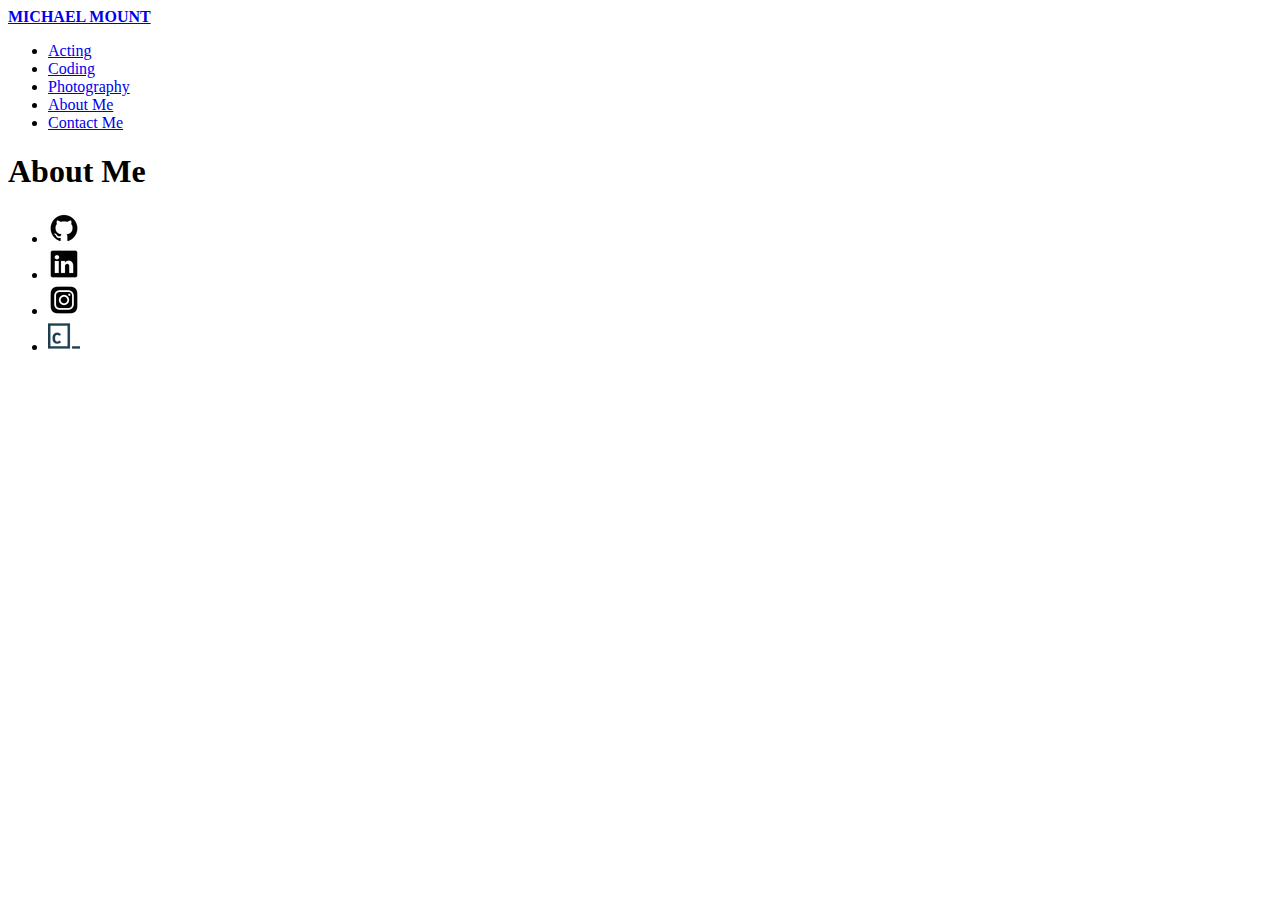
==== resources/html/about-me.html @ d9244108 "Moving old files" ====
<!DOCTYPE html>

<html>
    <head>
        <title>About Me</title>
    </head>

    <body>

            <header>
                <div class="desktop">
                    <div class="logo">
                        <a href="../../index.html"><!--logo.jpg">--><span><strong>MICHAEL MOUNT</strong></span></a>
                    </div>

                    <nav>
                        <ul>
                            <li>
                                <a href="../html/acting.html">Acting</a>
                            </li>
                            <li>
                                <a href="../html/coding.html">Coding</a>
                            </li>
                            <li>
                                <a href="../html/photography.html">Photography</a>
                            </li>
                            <li>
                                <a href="../html/about-me.html">About Me</a>
                            </li>
                            <li>
                                <a href="../html/contact-me.html">Contact Me</a>
                            </li>
                        </ul>
                    </nav>
                </div>

            </header>

            <h1> About Me</h1>
        

            <footer>
                <div class="social">
                    <ul>
                        <li>
                            <a href="https://github.com/MMount98"><img src="../images/github.png"></a>
                        </li>
                        <li>
                            <a href="https://www.linkedin.com/in/michael-mount-aaa8ba1aa/"><img src="../images/linkedin.png"></a>
                        </li>
                        <li>
                            <a href="https://www.instagram.com/mount.photos/"><img src="../images/instagram.png"></a>
                        </li>
                        <li>
                            <a href="https://www.codecademy.com/profiles/MMount98"><img src="../images/code-cademy.png"></a>
                        </li>
                    </ul>
                </div>
            </footer>
    </body>

    
</html>
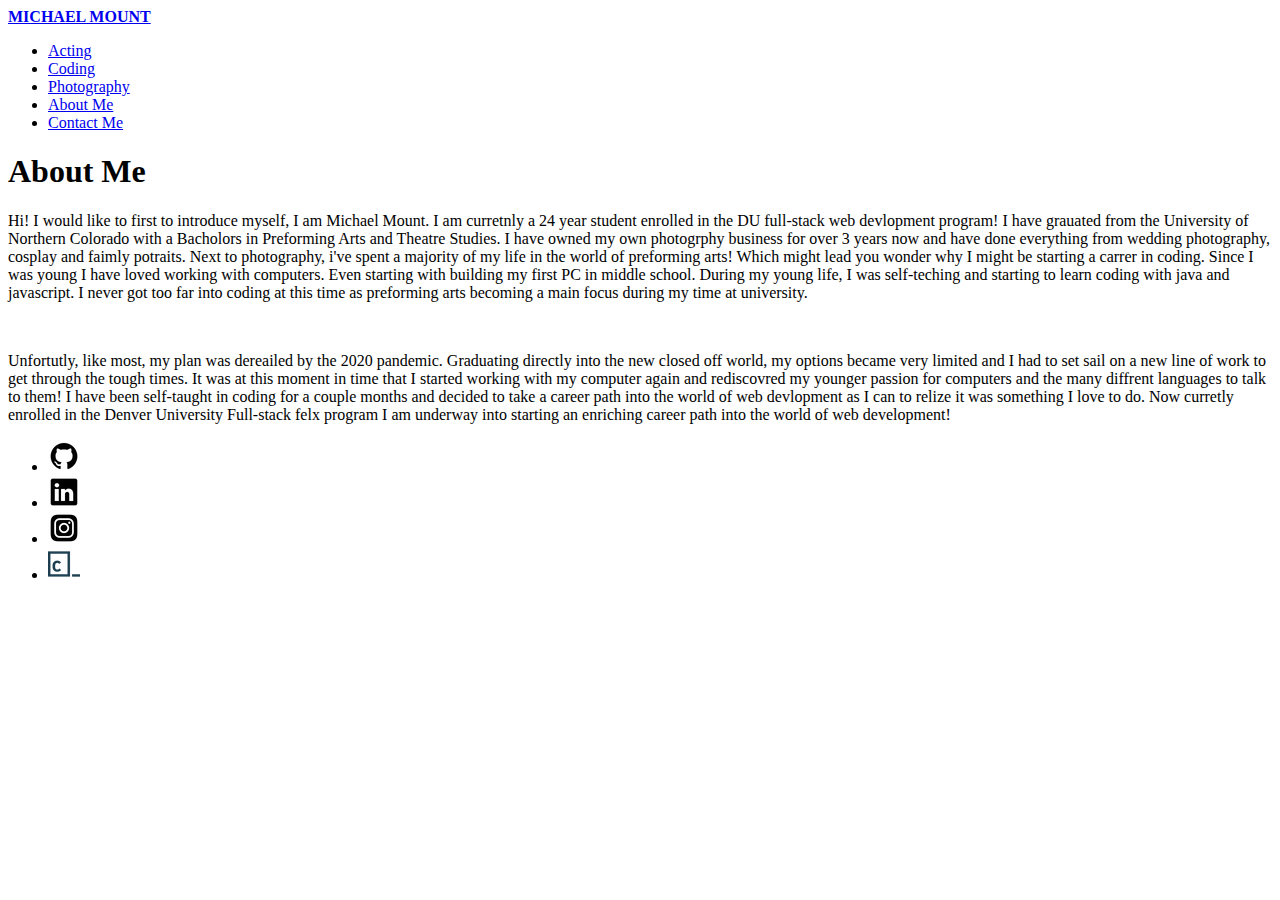
==== commit ad76f892: "Finished the About Me P" ====
--- a/resources/html/about-me.html
+++ b/resources/html/about-me.html
@@ -37,6 +37,23 @@
             </header>
 
             <h1> About Me</h1>
+            <p>Hi! I would like to first to introduce myself, I am Michael Mount. I am curretnly a 24 year student enrolled in the DU
+                full-stack web devlopment program! I have grauated from the University of Northern Colorado with a Bacholors in Preforming Arts
+                and Theatre Studies. I have owned my own photogrphy business for over 3 years now and have done everything from wedding photography,
+                cosplay and faimly potraits. Next to photography, i've spent a majority of my life in the world of preforming arts! Which might lead you
+                wonder why I might be starting a carrer in coding. Since I was young I have loved working with computers. Even starting with building my first PC 
+                in middle school. During my young life, I was self-teching and starting to learn coding with java and javascript. I never got too far into 
+                coding at this time as preforming arts becoming a main focus during my time at university. 
+            </p>
+            <br>
+            <p>
+                Unfortutly, like most, my plan was dereailed by the 2020 pandemic. Graduating directly into the new closed off world, my options became 
+                very limited and I had to set sail on a new line of work to get through the tough times. It was at this moment in time that I started working 
+                with my computer again and rediscovred my younger passion for computers and the many diffrent languages to talk to them! I have been self-taught 
+                in coding for a couple months and decided to take a career path into the world of web devlopment as I can to relize it was something I love to do.
+                Now curretly enrolled in the Denver University Full-stack felx program I am underway into starting an enriching career path into the world of 
+                web development!
+            </p>
         
 
             <footer>
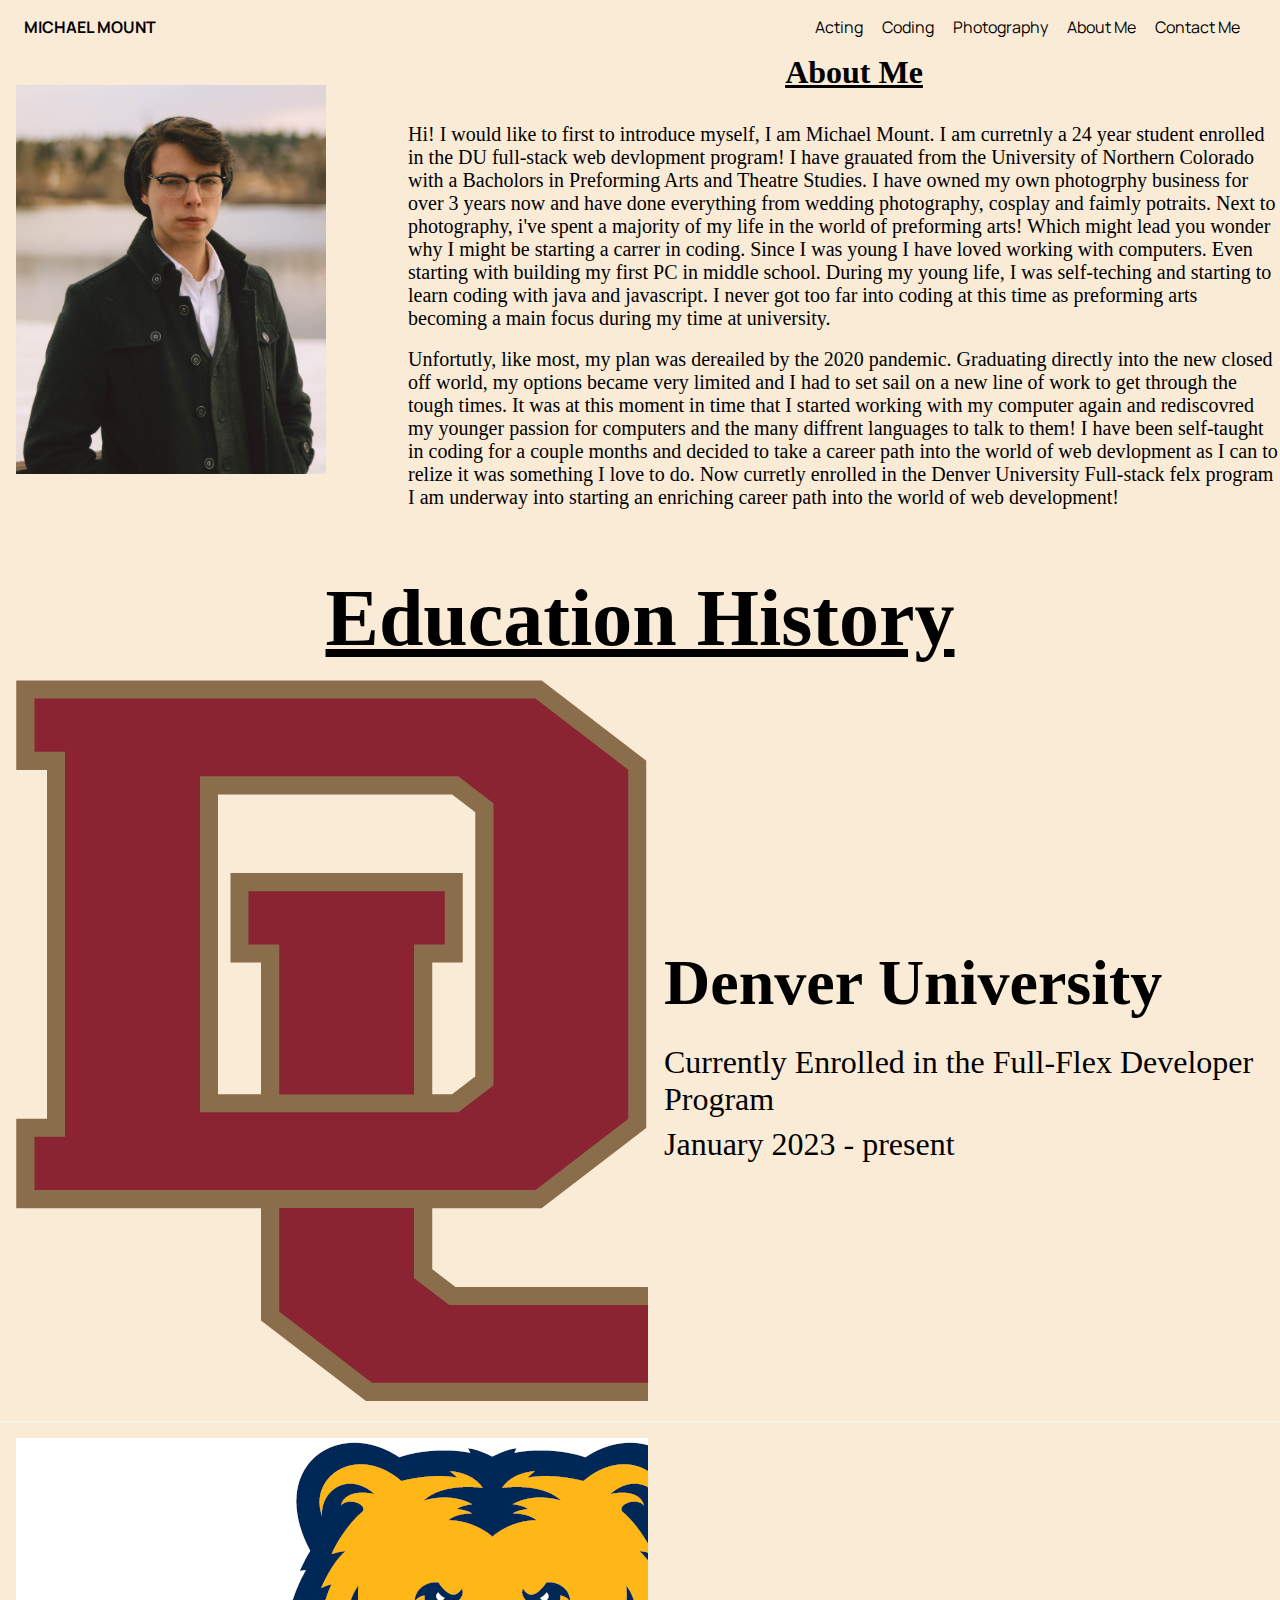
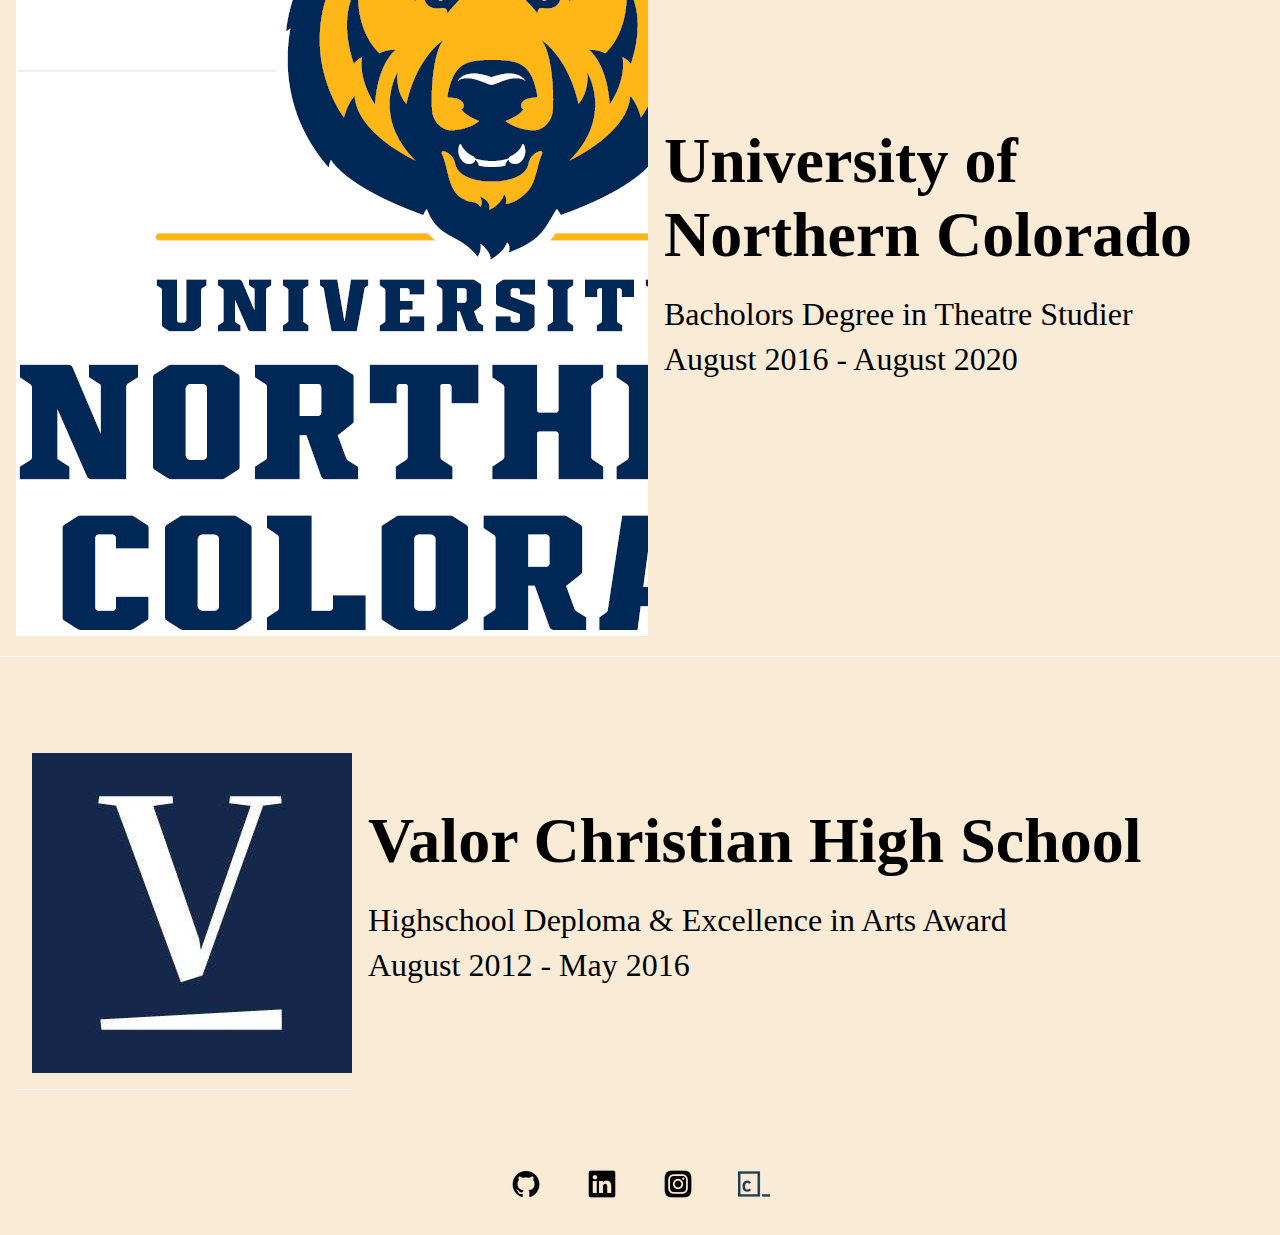
==== commit d7203b08: "Adding the Css-About Me" ====
--- a/resources/html/about-me.html
+++ b/resources/html/about-me.html
@@ -3,6 +3,7 @@
 <html>
     <head>
         <title>About Me</title>
+        <link rel="stylesheet" href="../css/about-me.css">
     </head>
 
     <body>
@@ -36,25 +37,65 @@
 
             </header>
 
-            <h1> About Me</h1>
-            <p>Hi! I would like to first to introduce myself, I am Michael Mount. I am curretnly a 24 year student enrolled in the DU
+            <!--Banner-->
+            
+            <div class="container" id="banner">
+                <div class="image"><img src="../images/about-me-img.jpg"></div>
+                    <div class="text">
+                        <h2> About Me</h2>
+                        <p>Hi! I would like to first to introduce myself, I am Michael Mount. I am curretnly a 24 year student enrolled in the DU
                 full-stack web devlopment program! I have grauated from the University of Northern Colorado with a Bacholors in Preforming Arts
                 and Theatre Studies. I have owned my own photogrphy business for over 3 years now and have done everything from wedding photography,
                 cosplay and faimly potraits. Next to photography, i've spent a majority of my life in the world of preforming arts! Which might lead you
                 wonder why I might be starting a carrer in coding. Since I was young I have loved working with computers. Even starting with building my first PC 
                 in middle school. During my young life, I was self-teching and starting to learn coding with java and javascript. I never got too far into 
                 coding at this time as preforming arts becoming a main focus during my time at university. 
-            </p>
-            <br>
-            <p>
+                        </p>
+                        <br>
+                        <p>
                 Unfortutly, like most, my plan was dereailed by the 2020 pandemic. Graduating directly into the new closed off world, my options became 
                 very limited and I had to set sail on a new line of work to get through the tough times. It was at this moment in time that I started working 
                 with my computer again and rediscovred my younger passion for computers and the many diffrent languages to talk to them! I have been self-taught 
                 in coding for a couple months and decided to take a career path into the world of web devlopment as I can to relize it was something I love to do.
                 Now curretly enrolled in the Denver University Full-stack felx program I am underway into starting an enriching career path into the world of 
                 web development!
-            </p>
-        
+                        </p>
+                    </div>
+            </div>
+
+
+            <!--Education-->
+
+            <div class="flex-container" id="Education-history">
+                <div class="main-content">
+                    <h2>Education History</h2>
+                    <div class="content-img-box">
+                        <div class="media-container"><img class="desktop" src="../images/denver-university-logo.png"></div>
+                        <div class="text-content">
+                            <h4>Denver University</h4>
+                            <p>Currently Enrolled in the Full-Flex Developer Program</p>
+                            <p>January 2023 - present</p>
+                        </div>
+                    </div>
+                    <div class="content-img-box">
+                        <div class="media-container"><img class="desktop" src="../images/Northern-Colorado.png"></div>
+                        <div class="text-content">
+                            <h4>University of Northern Colorado</h4>
+                            <p>Bacholors Degree in Theatre Studier</p>
+                            <p>August 2016 - August 2020</p>
+                        </div>
+                    </div>
+                    <div class="content-img-box">
+                    <div class="content-img-box"><img class="desktop" src="../images/valor-logo.jpeg"></div>
+                    <div class="text-content">
+                            <h4>Valor Christian High School</h4>
+                            <p>Highschool Deploma & Excellence in Arts Award</p>
+                            <p>August 2012 - May 2016</p>
+                    </div>
+                        </div>
+                    </div>
+                </div>
+            </div>
 
             <footer>
                 <div class="social">
--- a/resources/css/about-me.css
+++ b/resources/css/about-me.css
@@ -0,0 +1,157 @@
+@import url('https://fonts.googleapis.com/css2?family=Abril+Fatface&family=Manrope&family=Merriweather:ital@0;1&family=Work+Sans:wght@400;500;800&display=swap');
+
+*{
+    box-sizing: border-box;
+    margin: 0;
+    padding: 0;
+    background-color:antiquewhite;
+}
+
+li, a {
+    font-family: manrope, sans-serif;
+    font-weight: 500px;
+    font-size: 16px;
+    color: black;
+    text-decoration: none;
+}
+
+/*header and nav bar*/
+
+header{
+    padding: 1rem 1.5rem;
+    
+    
+}
+header .desktop {
+    display: flex;
+    align-items: center;
+    
+    
+    
+}
+header .logo {
+    flex-grow:1;
+    display: flex;
+    align-items: center;
+    
+}
+
+header .logo img {
+    margin-right: .5rem;
+    
+}
+
+header li {
+    display: inline;
+    padding-right: 1rem;
+    
+}
+
+header li:last-child {
+    padding-left: 0;
+    
+}
+
+/*Banner*/
+
+.container {
+    display:flex;
+    align-items: center;
+    justify-content: center;
+    padding-bottom: 2rem;
+}
+
+.image img {
+    max-width: 80%;
+    max-height:80%;
+    padding-left: 1rem;
+    
+}
+
+.text h2 {
+    font-size:2rem;
+    padding-left:1.25rem;
+    padding-bottom: 2rem;
+    text-decoration: underline;
+    text-align: center;
+}
+
+.text p {
+    font-size: 1.25rem;
+    padding-left:1.25;
+}
+
+/*Education History*/
+
+.content-img-box {
+    display: flex;
+    flex: wrap;
+    padding: 1rem 0 1rem 1rem;
+    border-bottom: 1px solid rgb(245, 245, 245);
+  }
+  
+  .main-content h2 {
+    font-size: 5rem;
+    text-align: center;
+    padding-top: 2rem;
+    text-decoration: underline;
+  }
+  
+  .content-img-box:first-child {
+    padding-top: 5rem;
+  }
+  
+  .content-img-box:last-child {
+    padding-bottom: 3rem;
+    border-bottom: none;
+  }
+  
+  .content-img-box .media-container {
+    width: 50%;
+    height:50%;
+  }
+  
+  .content-img-box .text-content {
+    display: flex;
+    flex-direction: column;
+    justify-content: center;
+    padding: 0 0.75rem 0 1rem;
+  }
+  
+  .text-content h4 {
+    padding-bottom: .5rem;
+    font-size: 5.5rem;
+    font-weight: bold;
+  }
+  
+  .content-img-box p {
+    padding-bottom: .5rem;
+    font-size: 2rem;
+  }
+
+  #Education-history .main-content h4 {
+    padding-top: 2rem;
+    padding-bottom: 1.5rem;
+    font-size: 4rem;
+  }
+  
+  #Education-history .main-content {
+    justify-content: space-between;
+  }
+
+/* Footer */
+
+.social {
+    display: flex;
+    justify-content: center;
+    align-items: center;
+    padding: 30px 20%;
+    
+}
+
+.social li {
+    display: inline-block;
+    padding: 0 20px;
+    align-items: flex-end;
+    
+}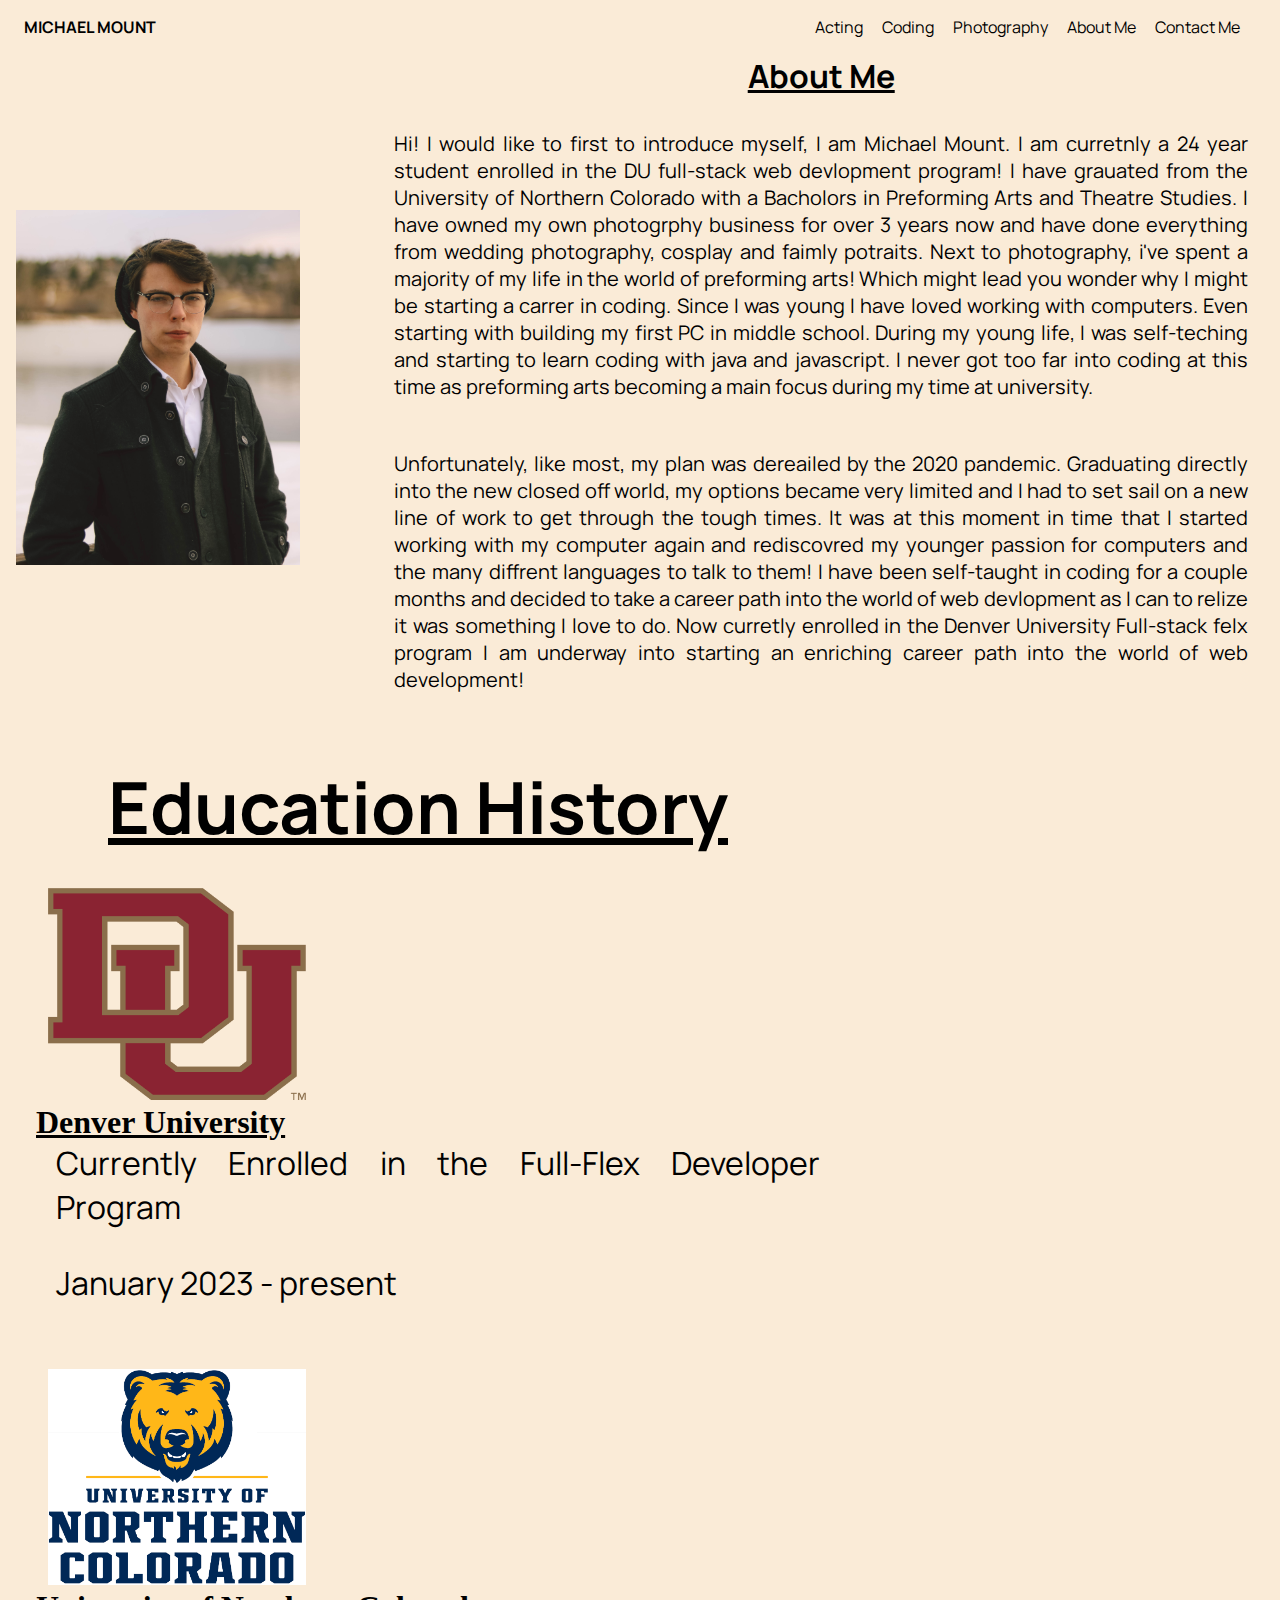
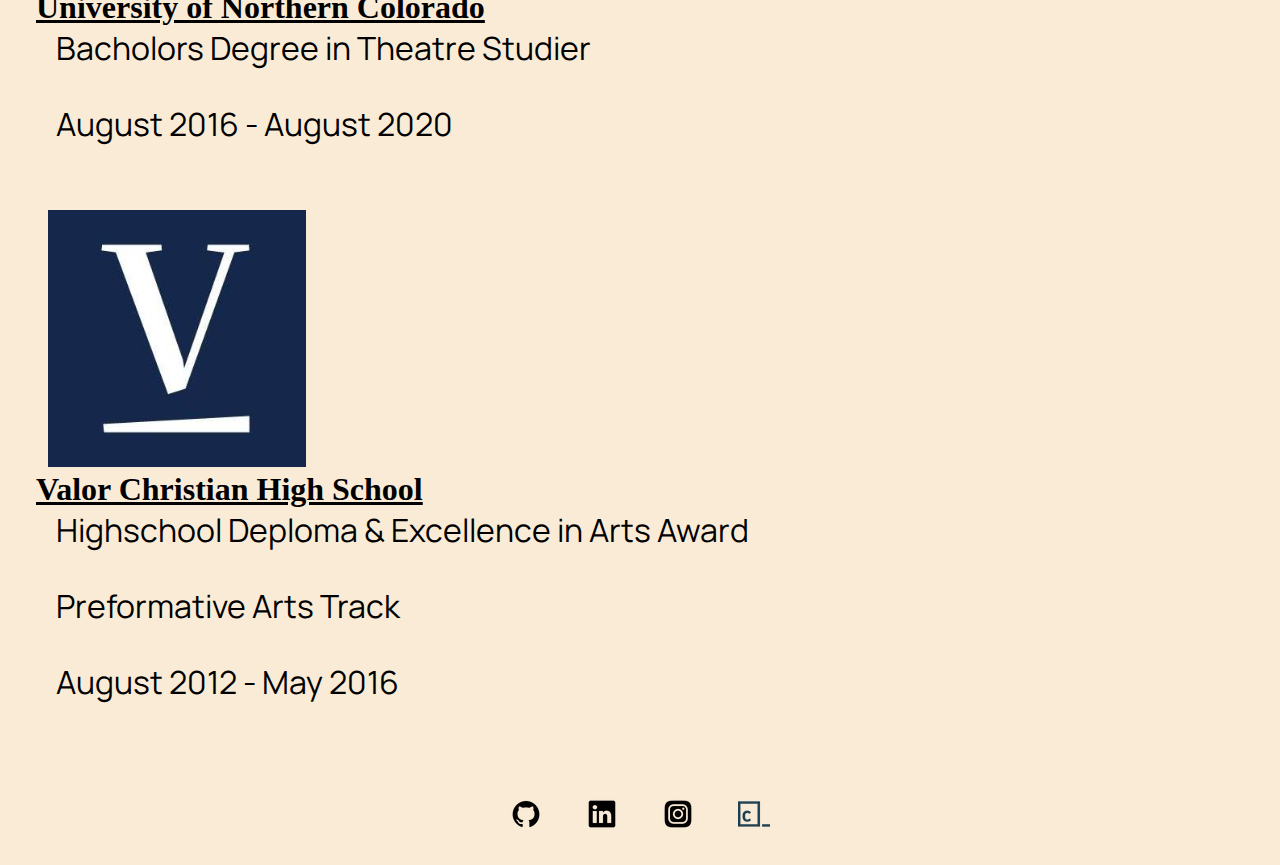
==== commit 604fbc88: "Fixed the Education History" ====
--- a/resources/html/about-me.html
+++ b/resources/html/about-me.html
@@ -53,7 +53,7 @@
                         </p>
                         <br>
                         <p>
-                Unfortutly, like most, my plan was dereailed by the 2020 pandemic. Graduating directly into the new closed off world, my options became 
+                Unfortunately, like most, my plan was dereailed by the 2020 pandemic. Graduating directly into the new closed off world, my options became 
                 very limited and I had to set sail on a new line of work to get through the tough times. It was at this moment in time that I started working 
                 with my computer again and rediscovred my younger passion for computers and the many diffrent languages to talk to them! I have been self-taught 
                 in coding for a couple months and decided to take a career path into the world of web devlopment as I can to relize it was something I love to do.
@@ -86,16 +86,17 @@
                         </div>
                     </div>
                     <div class="content-img-box">
-                    <div class="content-img-box"><img class="desktop" src="../images/valor-logo.jpeg"></div>
+                    <div class="media-container"><img class="desktop" src="../images/valor-logo.jpeg"></div>
                     <div class="text-content">
                             <h4>Valor Christian High School</h4>
                             <p>Highschool Deploma & Excellence in Arts Award</p>
+                            <p>Preformative Arts Track</p>
                             <p>August 2012 - May 2016</p>
                     </div>
                         </div>
                     </div>
                 </div>
-            </div>
+            
 
             <footer>
                 <div class="social">
--- a/resources/css/about-me.css
+++ b/resources/css/about-me.css
@@ -7,7 +7,7 @@
     background-color:antiquewhite;
 }
 
-li, a {
+li, a, h2, p {
     font-family: manrope, sans-serif;
     font-weight: 500px;
     font-size: 16px;
@@ -65,12 +65,14 @@
     max-width: 80%;
     max-height:80%;
     padding-left: 1rem;
+    border: 3rem;
     
 }
 
 .text h2 {
     font-size:2rem;
     padding-left:1.25rem;
+    padding-right:2rem;
     padding-bottom: 2rem;
     text-decoration: underline;
     text-align: center;
@@ -79,65 +81,42 @@
 .text p {
     font-size: 1.25rem;
     padding-left:1.25;
+    padding-right:2rem;
 }
 
 /*Education History*/
+.main-content {
+  display: flex;
+  flex-direction: column;
+  justify-content: center;
+  width: 65%;
+  padding: 0 0.75rem 0 1rem;
+}
 
-.content-img-box {
-    display: flex;
-    flex: wrap;
-    padding: 1rem 0 1rem 1rem;
-    border-bottom: 1px solid rgb(245, 245, 245);
-  }
-  
-  .main-content h2 {
-    font-size: 5rem;
-    text-align: center;
-    padding-top: 2rem;
-    text-decoration: underline;
-  }
-  
-  .content-img-box:first-child {
-    padding-top: 5rem;
-  }
-  
-  .content-img-box:last-child {
-    padding-bottom: 3rem;
-    border-bottom: none;
-  }
-  
-  .content-img-box .media-container {
-    width: 50%;
-    height:50%;
-  }
-  
-  .content-img-box .text-content {
-    display: flex;
-    flex-direction: column;
-    justify-content: center;
-    padding: 0 0.75rem 0 1rem;
-  }
-  
-  .text-content h4 {
-    padding-bottom: .5rem;
-    font-size: 5.5rem;
-    font-weight: bold;
-  }
-  
-  .content-img-box p {
-    padding-bottom: .5rem;
-    font-size: 2rem;
-  }
+.main-content h2 {
+  font-size: 4.5rem;
+  font-weight: bold;
+  text-align: center;
+  text-decoration: underline;
+  padding-bottom: 2rem;
+}
 
-  #Education-history .main-content h4 {
-    padding-top: 2rem;
-    padding-bottom: 1.5rem;
-    font-size: 4rem;
-  }
-  
-  #Education-history .main-content {
-    justify-content: space-between;
-  }
+.content-img-box img {
+  max-width: 40%;
+  padding-right: 2rem;
+  padding-left: 2rem;
+}
+
+.text-content, p {
+  font-size:2rem;
+  padding-left:1.25rem;
+  padding-bottom: 2rem;
+  text-align: justify;
+}
+
+.text-content h4 {
+  text-decoration: underline;
+}
 
 /* Footer */
 
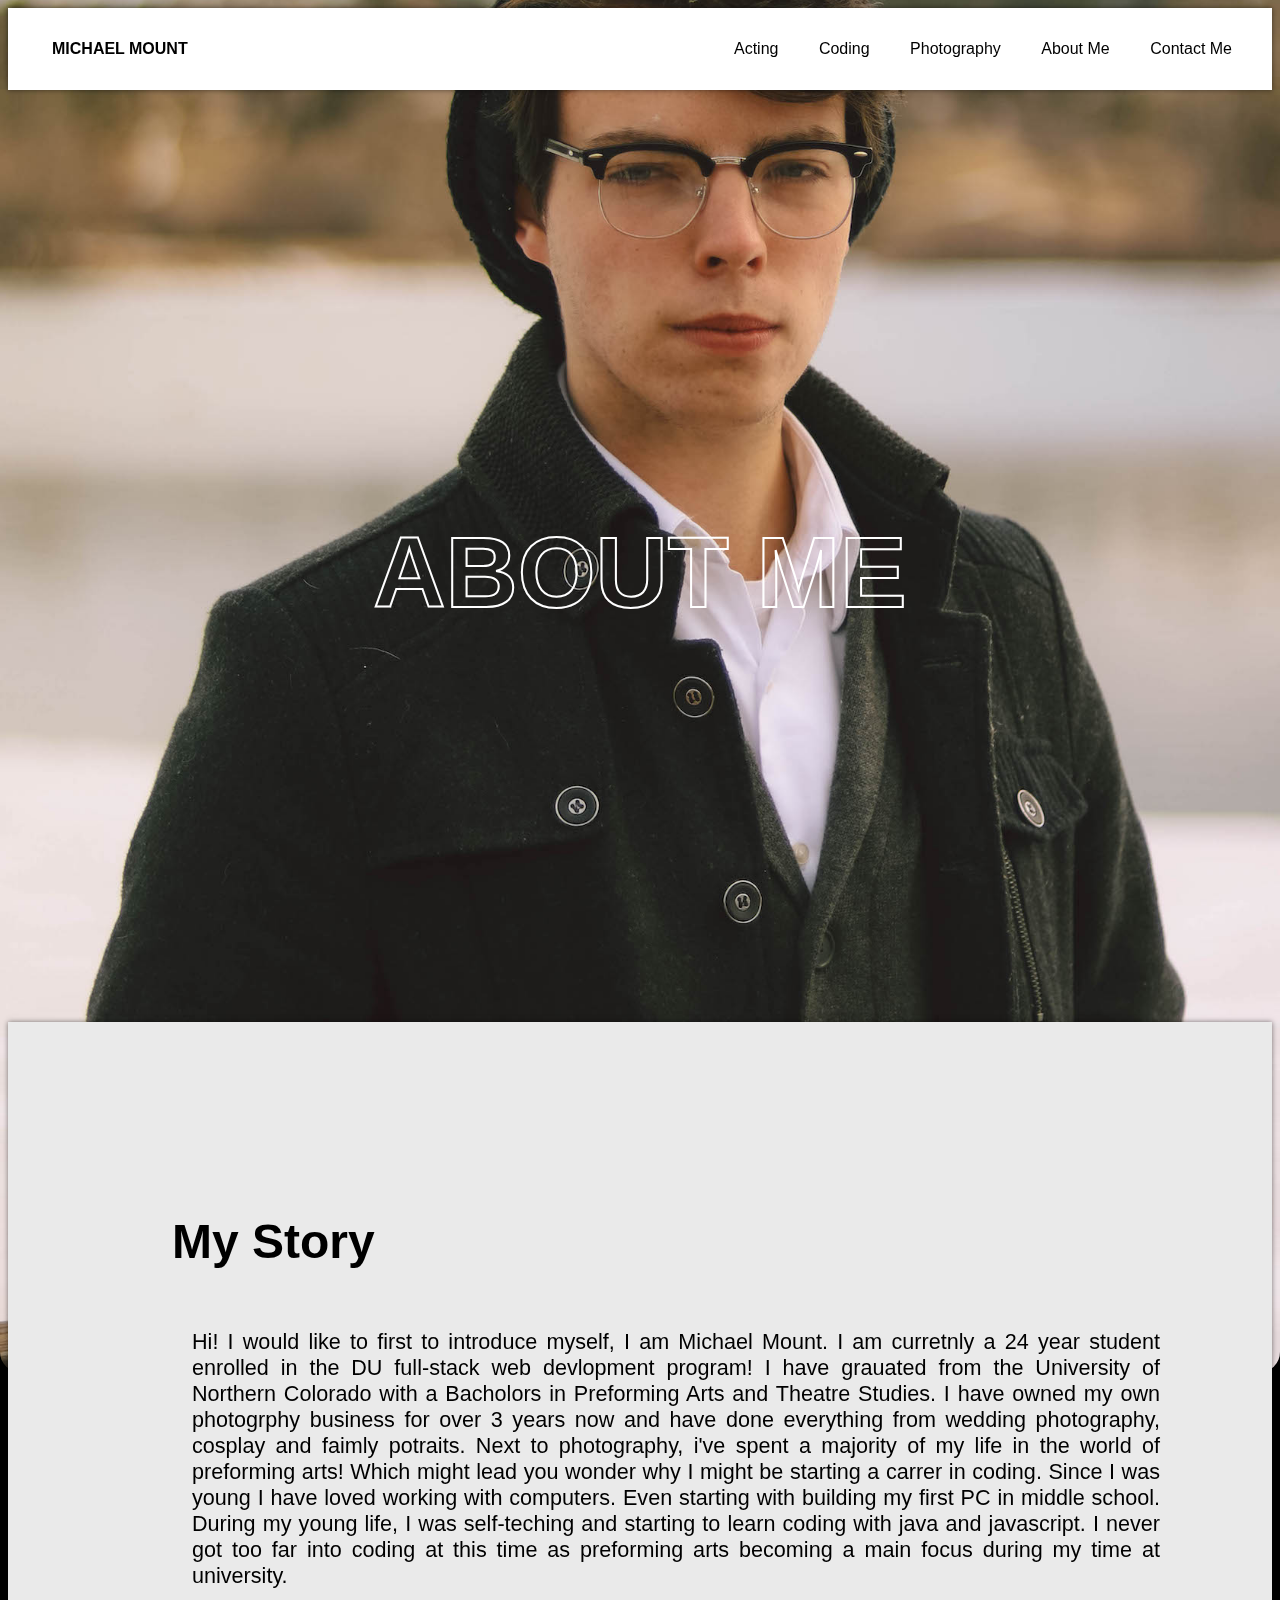
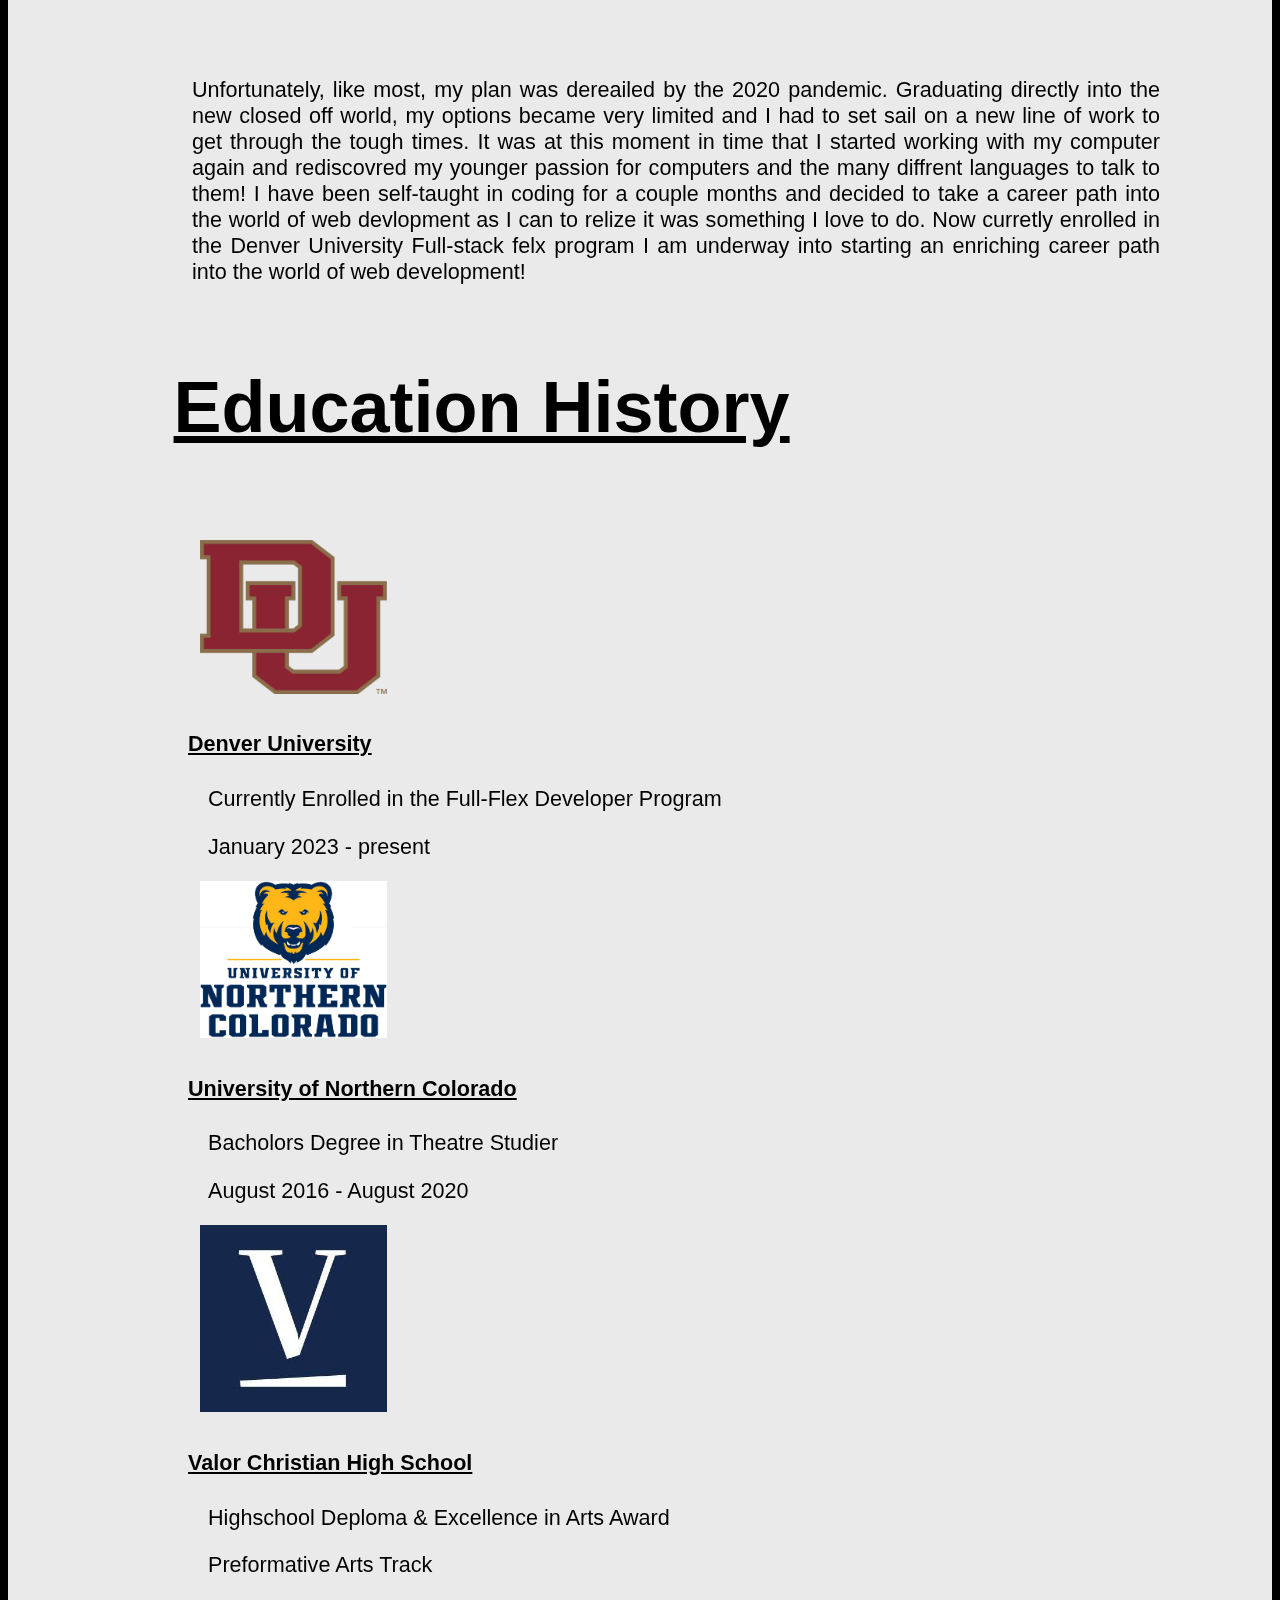
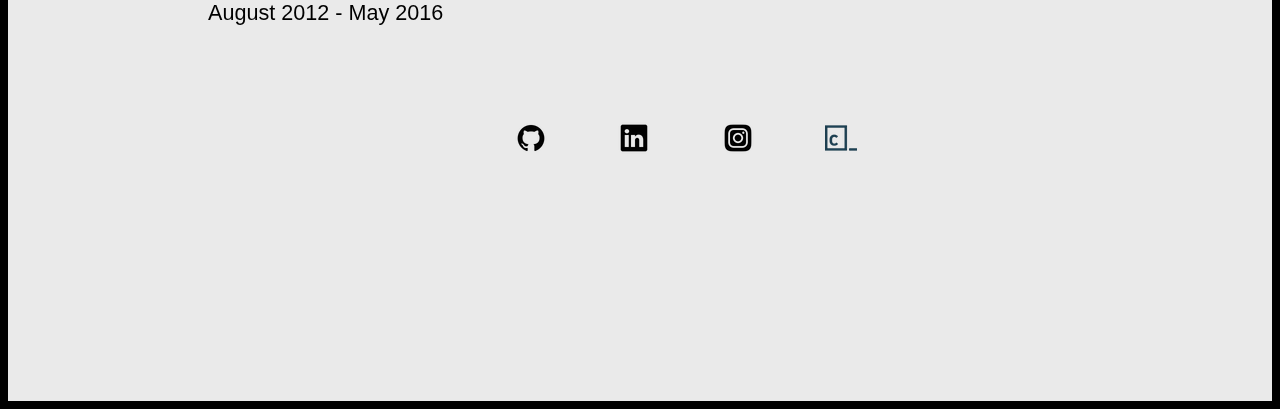
==== commit 65d0115d: "Testing New Design" ====
--- a/resources/html/about-me.html
+++ b/resources/html/about-me.html
@@ -37,13 +37,21 @@
 
             </header>
 
-            <!--Banner-->
-            
-            <div class="container" id="banner">
-                <div class="image"><img src="../images/about-me-img.jpg"></div>
-                    <div class="text">
-                        <h2> About Me</h2>
-                        <p>Hi! I would like to first to introduce myself, I am Michael Mount. I am curretnly a 24 year student enrolled in the DU
+    <!--Banner-->
+
+    <div class="banner">
+        <div class="banner__title" aria-hidden="true">About Me</div>
+        <img class="banner__image" src="../images/about-me-img.jpg">
+        <h1 class="banner__title banner__stroked-title">About Me</h1>
+        </div>
+      <!--Banner text-->
+    
+        <div class="content" id="banner">
+            <div class="text-container">
+                <div class="text">
+                    <h2>My Story</h2>
+                    <p>
+                    Hi! I would like to first to introduce myself, I am Michael Mount. I am curretnly a 24 year student enrolled in the DU
                 full-stack web devlopment program! I have grauated from the University of Northern Colorado with a Bacholors in Preforming Arts
                 and Theatre Studies. I have owned my own photogrphy business for over 3 years now and have done everything from wedding photography,
                 cosplay and faimly potraits. Next to photography, i've spent a majority of my life in the world of preforming arts! Which might lead you
@@ -60,9 +68,7 @@
                 Now curretly enrolled in the Denver University Full-stack felx program I am underway into starting an enriching career path into the world of 
                 web development!
                         </p>
-                    </div>
-            </div>
-
+                </div>
 
             <!--Education-->
 
--- a/resources/css/about-me.css
+++ b/resources/css/about-me.css
@@ -1,87 +1,113 @@
-@import url('https://fonts.googleapis.com/css2?family=Abril+Fatface&family=Manrope&family=Merriweather:ital@0;1&family=Work+Sans:wght@400;500;800&display=swap');
+/*Unversal Rules*/
 
-*{
+body {
+    background-color: #000;
+    font-family: Arial;
+  }
+  
+  * {
     box-sizing: border-box;
-    margin: 0;
-    padding: 0;
-    background-color:antiquewhite;
+  }
+
+/*Header and Nav*/
+
+  header{
+    background-color: white;
+    padding: 1rem 1.5rem;
+    box-shadow: 0 0 .32rem rgba(0, 0, 0, 0.5);
+    margin-bottom: 2rem;
 }
 
-li, a, h2, p {
-    font-family: manrope, sans-serif;
-    font-weight: 500px;
-    font-size: 16px;
-    color: black;
-    text-decoration: none;
-}
-
-/*header and nav bar*/
-
-header{
-    padding: 1rem 1.5rem;
-    
-    
-}
 header .desktop {
     display: flex;
     align-items: center;
-    
-    
-    
 }
 header .logo {
     flex-grow:1;
     display: flex;
     align-items: center;
-    
 }
 
 header .logo img {
     margin-right: .5rem;
-    
 }
 
 header li {
     display: inline;
     padding-right: 1rem;
-    
 }
 
 header li:last-child {
     padding-left: 0;
-    
+}
+
+header li,
+header a {
+    text-decoration: none;
+    color: #000;
 }
 
 /*Banner*/
 
-.container {
+.banner {
+    align-items: center;
+    display: flex;
+    height: 100vh;
+    position: relative;
+    justify-content: center;
+    z-index: -1;
+  }
+  
+  .banner__title {
+    color: #fff;
+    font-size: 100px;
+    font-weight: 700;
+    padding: 0 20px;
+    position: absolute;
+    text-align: center;
+    text-transform: uppercase;
+  }
+  
+  .banner__stroked-title {
+    color: transparent;
+    -webkit-text-stroke: 2px white;
+    text-stroke: 2px white;
+  }
+  
+  .banner__image {
+    border-radius: 20px;
+    position: fixed;
+    width: 100%;
+  }
+
+/*Text Content*/
+
+  .content {
     display:flex;
     align-items: center;
     justify-content: center;
-    padding-bottom: 2rem;
+    padding: 2rem 0;
+    background-color: #eaeaea;
+    font-size: 40px;
+    padding: 120px 80px;
+    height: 100%;
+    box-shadow: 0 0 .32rem rgba(0, 0, 0, 0.5);
+  }
+  
+h2 {
+    font-size: 3rem;
+    padding-bottom: 1.25rem;
 }
 
-.image img {
-    max-width: 80%;
-    max-height:80%;
-    padding-left: 1rem;
-    border: 3rem;
-    
+.text-container {
+    margin:2rem;
+    padding-left:2rem;
+    padding-bottom: 1rem;
 }
 
-.text h2 {
-    font-size:2rem;
+.text, 
+    a {
     padding-left:1.25rem;
-    padding-right:2rem;
-    padding-bottom: 2rem;
-    text-decoration: underline;
-    text-align: center;
-}
-
-.text p {
-    font-size: 1.25rem;
-    padding-left:1.25;
-    padding-right:2rem;
 }
 
 /*Education History*/
@@ -108,9 +134,8 @@
 }
 
 .text-content, p {
-  font-size:2rem;
+  font-size:1.35rem;
   padding-left:1.25rem;
-  padding-bottom: 2rem;
   text-align: justify;
 }
 
